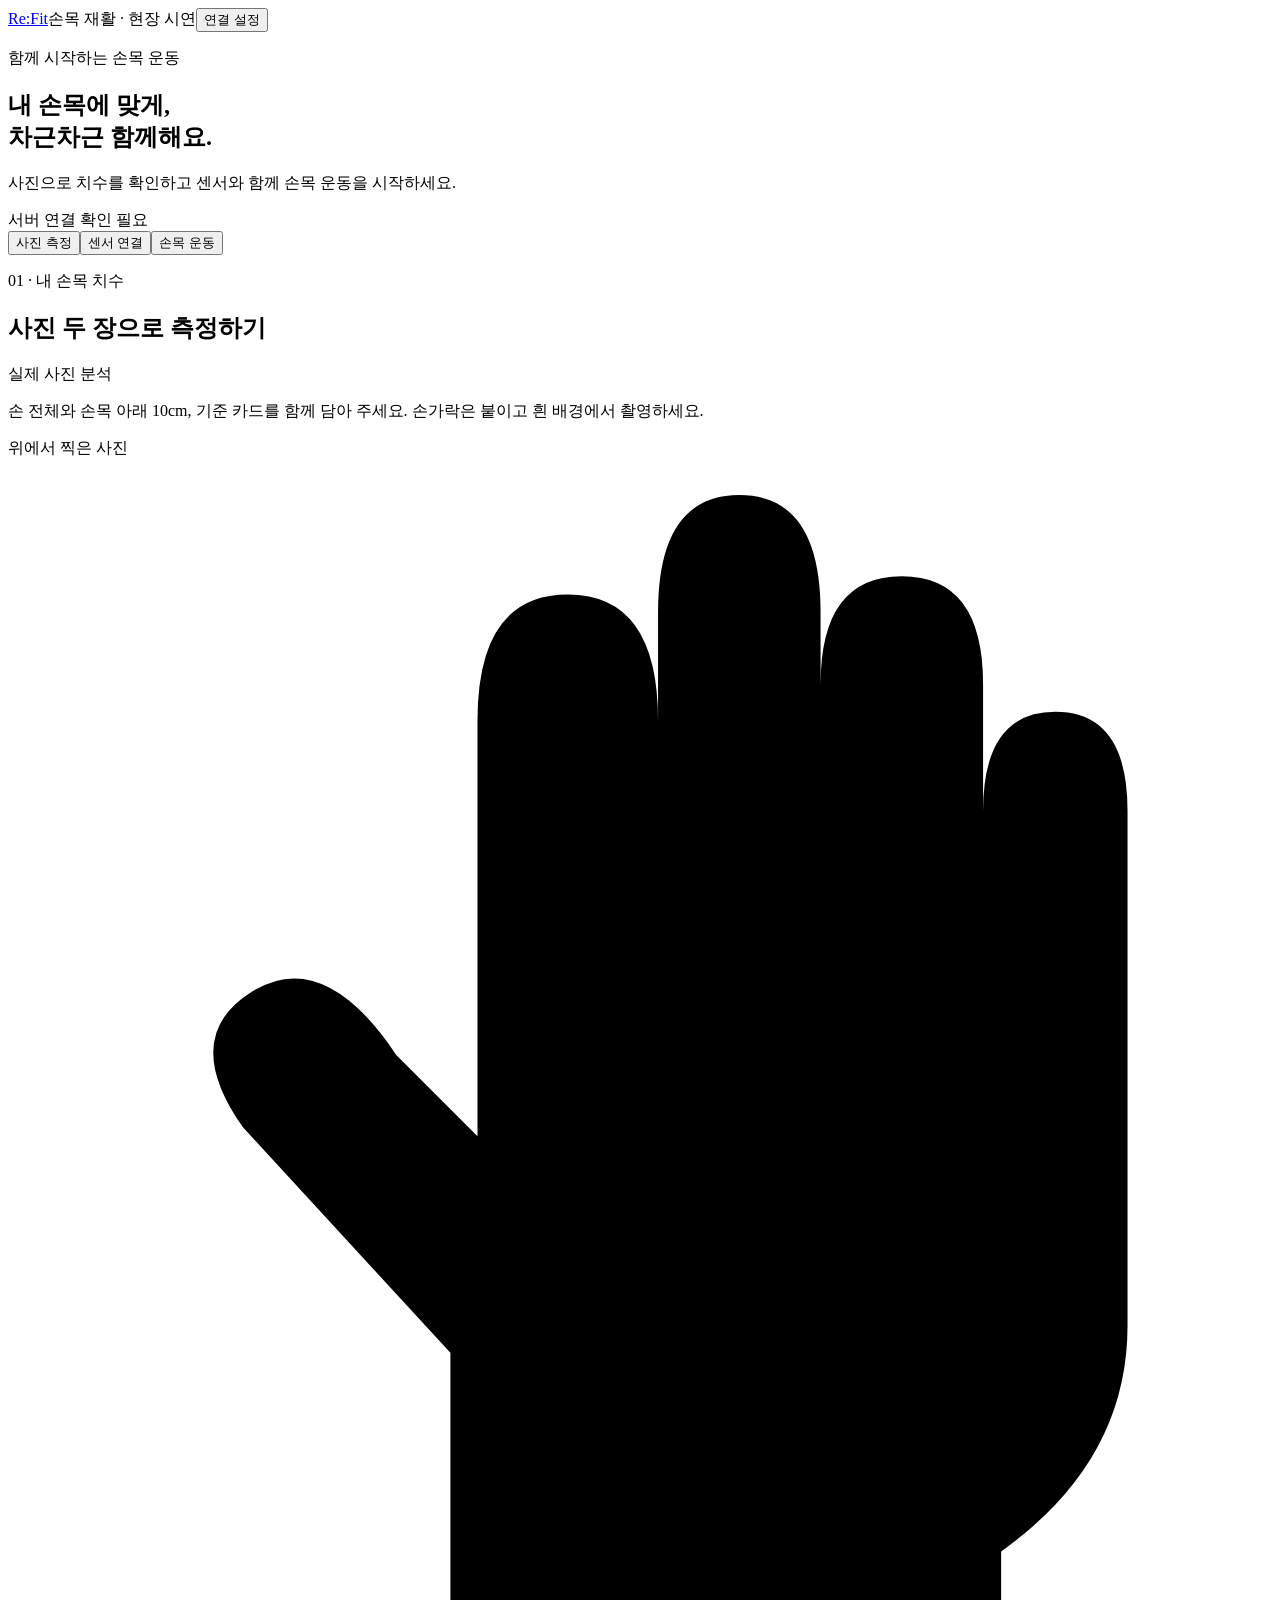
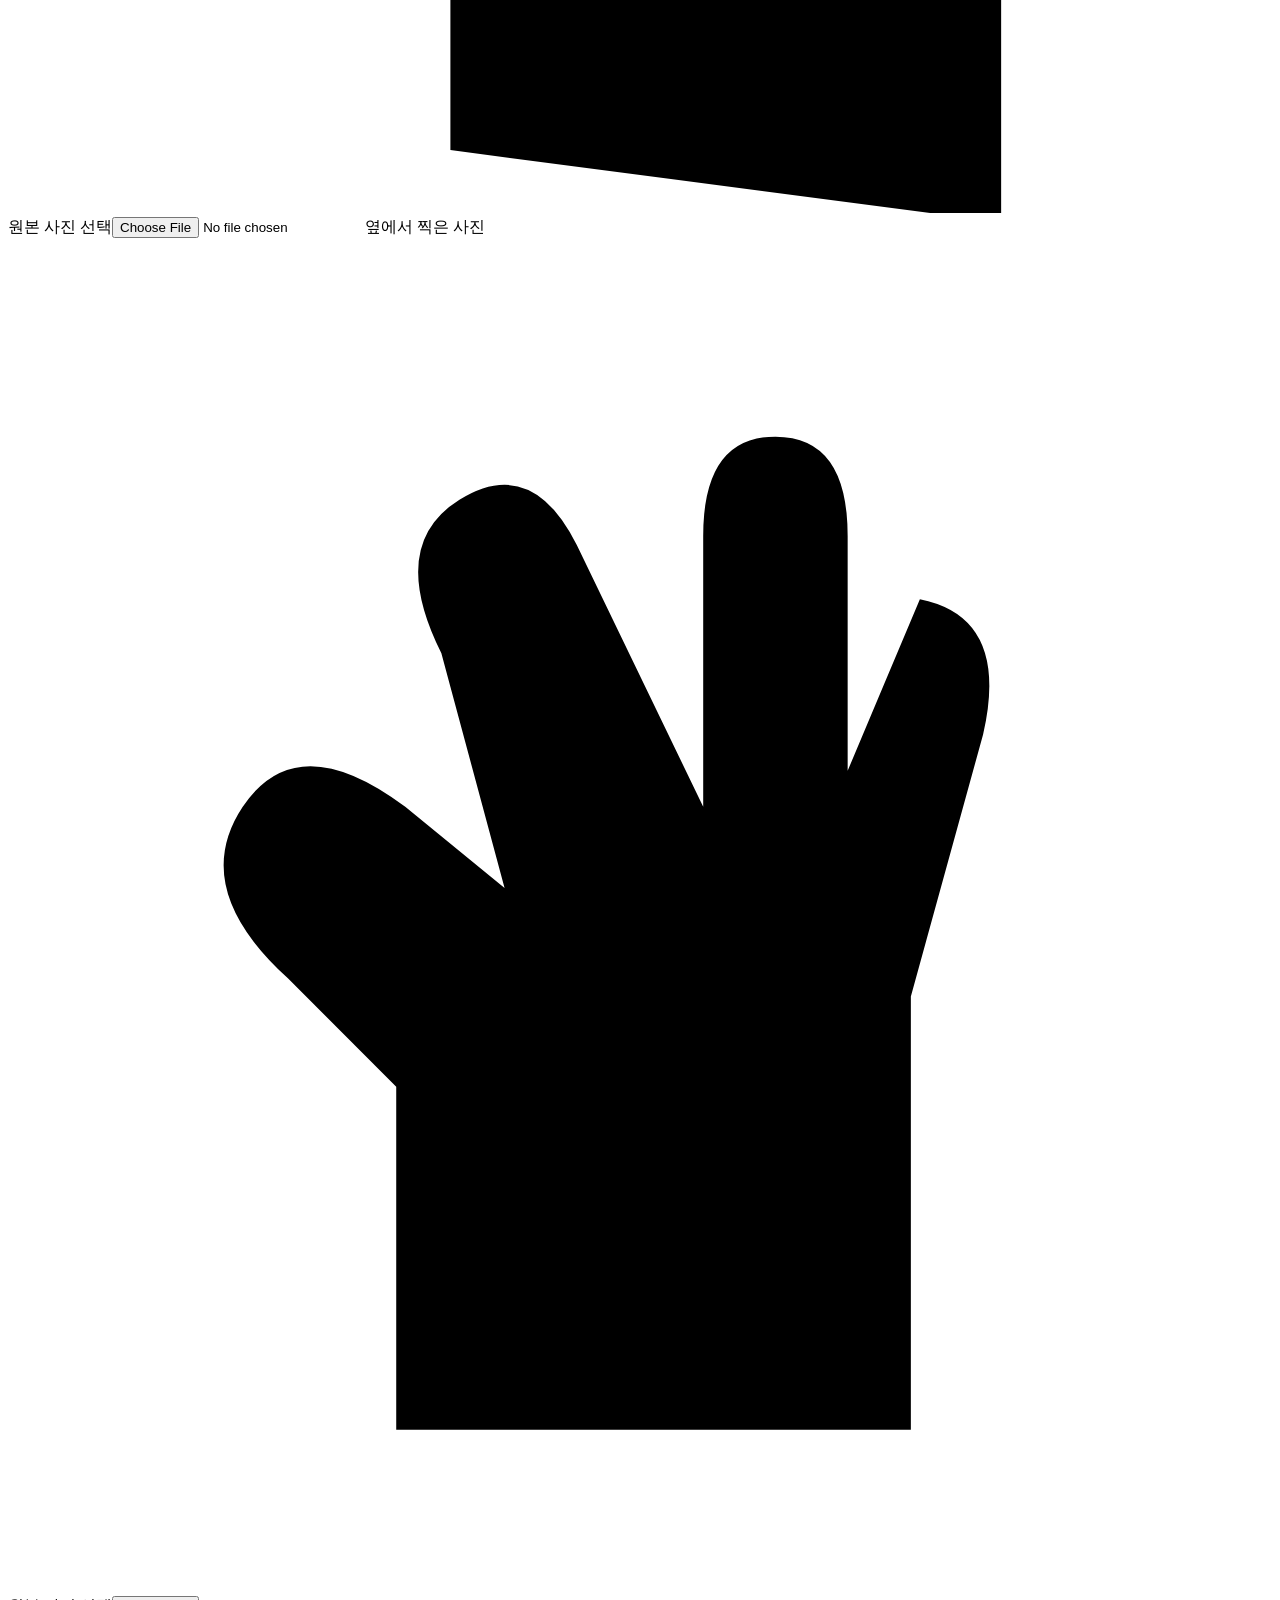
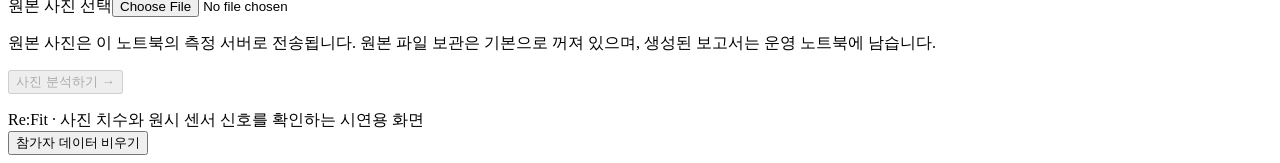
==== vision/web/index.html @ f702bddf "feat: add cross-platform mobile web photo/BLE demo and laptop HTTPS launcher" ====
<!doctype html><html lang="ko"><head><meta charset="utf-8"><meta name="viewport" content="width=device-width,initial-scale=1,viewport-fit=cover"><meta name="theme-color" content="#226d65"><meta name="referrer" content="no-referrer"><title>Re:Fit · 손목 재활 시연</title><link rel="icon" href="/favicon.svg"><link rel="stylesheet" href="/style.css"><script type="module" src="/app.js"></script></head>
<body><header><a class="brand" href="/">Re<span>:</span>Fit</a><span class="eyebrow">손목 재활 · 현장 시연</span><button id="settings-open" class="quiet">연결 설정</button></header>
<main><section id="welcome"><p class="eyebrow">함께 시작하는 손목 운동</p><h1>내 손목에 맞게,<br>차근차근 함께해요.</h1><p>사진으로 치수를 확인하고 센서와 함께 손목 운동을 시작하세요.</p><div class="connection-line"><span id="api-led" class="dot"></span><span id="api-status">서버 연결 확인 필요</span></div></section>
<nav aria-label="시연 기능"><button data-tab="photo" class="active">사진 측정</button><button data-tab="sensor">센서 연결</button><button data-tab="exercise">손목 운동</button></nav>
<section id="photo" class="tab"><div class="heading"><div><p class="eyebrow">01 · 내 손목 치수</p><h2>사진 두 장으로 측정하기</h2></div><span class="pill">실제 사진 분석</span></div><p class="muted">손 전체와 손목 아래 10cm, 기준 카드를 함께 담아 주세요. 손가락은 붙이고 흰 배경에서 촬영하세요.</p>
<div class="photo-grid"><label class="photo-picker"><span class="step">위에서 찍은 사진</span><svg class="hand" viewBox="0 0 140 150" aria-hidden="true"><path d="M49 143V99L26 74q-7-10 1-15t16 7l9 9V29q0-14 10-14t10 14v30-42q0-13 9-13t9 13v43-35q0-12 9-12t9 12v40-26q0-11 8-11t8 11v57q0 15-14 25v30"/></svg><img id="top-preview" hidden alt="선택한 위 사진"><span id="top-name">원본 사진 선택</span><input id="top-file" type="file" accept="image/jpeg,image/png,image/heic,image/heif"></label><label class="photo-picker"><span class="step">옆에서 찍은 사진</span><svg class="hand" viewBox="0 0 140 150" aria-hidden="true"><path d="M31 132h69V84l8-29q3-13-7-15l-8 19V33q0-11-8-11t-8 11v30L63 34q-5-10-13-5t-2 17l7 26-11-9q-12-9-18 0t5 19l12 12v38"/></svg><img id="side-preview" hidden alt="선택한 옆 사진"><span id="side-name">원본 사진 선택</span><input id="side-file" type="file" accept="image/jpeg,image/png,image/heic,image/heif"></label></div>
<p class="fine">원본 사진은 이 노트북의 측정 서버로 전송됩니다. 원본 파일 보관은 기본으로 꺼져 있으며, 생성된 보고서는 운영 노트북에 남습니다.</p><div class="actions"><button id="measure" class="primary" disabled>사진 분석하기 <span>→</span></button><button id="cancel-measure" class="quiet" hidden>분석 취소</button></div><p id="photo-message" class="message" role="status" aria-live="polite"></p>
<section id="result" hidden><div class="heading"><h3>사진 측정 결과</h3><button id="clear-photo" class="quiet">사진 다시 선택</button></div><p class="fine">사진에서 추정한 치수 · 단위 mm · 실제 보조기 제작 완료를 뜻하지 않습니다.</p><a id="report-link" target="_blank" rel="noopener"><img id="report" alt="사진 위 측정 위치와 11개 치수 보고서"></a><p class="fine">보고서를 누르면 크게 열 수 있어요.</p><ul id="warnings" class="warnings"></ul><label id="warning-confirm-row" class="check" hidden><input id="warning-confirm" type="checkbox">주의사항과 측정 위치를 확인했어요.</label><dl id="dimensions"></dl><button id="register" class="primary" disabled>이 치수로 운동 준비하기 →</button></section></section>
<section id="sensor" class="tab" hidden><div class="heading"><div><p class="eyebrow">02 · 실제 센서</p><h2>센서와 연결하기</h2></div><span class="pill" id="browser-badge">지원 확인</span></div><p id="browser-help" class="muted"></p><div class="panel"><label>서비스 UUID<input id="service-uuid" spellcheck="false" autocomplete="off" placeholder="펌웨어 팀이 제공한 서비스 UUID"></label><label>알림 특성 UUID<input id="notify-uuid" spellcheck="false" autocomplete="off" placeholder="Notify / Indicate 특성 UUID"></label><label class="check"><input type="checkbox" id="format-confirm">펌웨어가 signed INT16 little endian 원시값을 전송하는 것을 확인했어요.</label><p class="fine">µV 보정값이나 회복 단계로 환산하지 않습니다. 센서 제어·모터 명령은 전송하지 않습니다.</p><div class="actions"><button id="connect-ble" class="primary">센서 선택하고 연결</button><button id="disconnect-ble" class="quiet">연결 해제</button></div></div><p id="ble-message" class="message" role="status">센서 연결 안 됨</p><div class="signal-summary"><div><span>원시 RMS</span><strong id="rms">—</strong></div><div><span>마지막 원시값</span><strong id="raw">—</strong></div><div><span>수신 샘플</span><strong id="sample-count">0</strong></div></div><canvas id="sensor-graph" height="190" aria-label="실제 수신 원시 신호 그래프"></canvas><p id="signal-status" class="fine">실제 센서 데이터 대기 중</p><button data-go="exercise" class="secondary">손목 운동으로 이동 →</button></section>
<section id="exercise" class="tab" hidden><p class="eyebrow">03 · 차근차근 함께</p><h2>손목 펴기</h2><p id="brace-status" class="muted">사진 측정 치수를 등록하면 여기에 표시돼요.</p><div class="exercise-visual"><svg viewBox="0 0 380 160" aria-hidden="true"><path class="arm" d="M20 130h150l48-20 68 8q25 1 39-6l37-18q15-10 4-18l-68 10-65-12-32 10H20"/><path class="cuff" d="m130 83 34-1 13 48-42 1z"/><path class="motion" d="m270 55 25-24m-24 2 26-3-2 26"/></svg><span id="phase">운동 준비</span><strong id="countdown">—</strong><span id="round">시도 4초 · 휴식 6초 · 3회</span></div><div class="exercise-signal"><span id="exercise-data">실제 센서 데이터 대기</span><strong id="exercise-rms">—</strong></div><div class="actions"><button id="start-exercise" class="primary">운동 시작</button><button id="pause-exercise" class="quiet" disabled>일시정지</button><button id="stop-exercise" class="quiet" disabled>마치기</button></div><p class="fine">안내 타이머와 센서 수신은 별개입니다. 신호가 없으면 값과 그래프를 비웁니다. 움직임 의도·재활 효과를 판정하지 않습니다.</p><div id="exercise-result" class="panel" hidden></div></section>
<footer>Re:Fit · 사진 치수와 원시 센서 신호를 확인하는 시연용 화면<br><button id="reset-session" class="quiet">참가자 데이터 비우기</button></footer></main>
<dialog id="settings"><form method="dialog"><div class="heading"><h2>측정 서버 연결</h2><button class="quiet" aria-label="닫기">닫기</button></div></form><p class="muted">노트북 시작 화면에 표시된 연결키를 입력하세요. 이 페이지와 같은 서버를 사용합니다.</p><label>연결키<input id="api-key" type="password" autocomplete="off" spellcheck="false" placeholder="운영자에게 받은 서버 연결키"></label><p class="fine">키는 이 페이지가 열린 동안 메모리에만 보관하며 새로고침하면 다시 입력해야 합니다.</p><button id="check-api" class="primary">연결 확인</button><p id="settings-message" class="message" role="status"></p><details><summary>갤럭시 APK에서도 사용하려면</summary><p>노트북 시작 화면의 HTTPS 주소를 APK의 측정 서버 주소에, 같은 연결키를 연결키 칸에 입력하세요.</p></details></dialog>
</body></html>
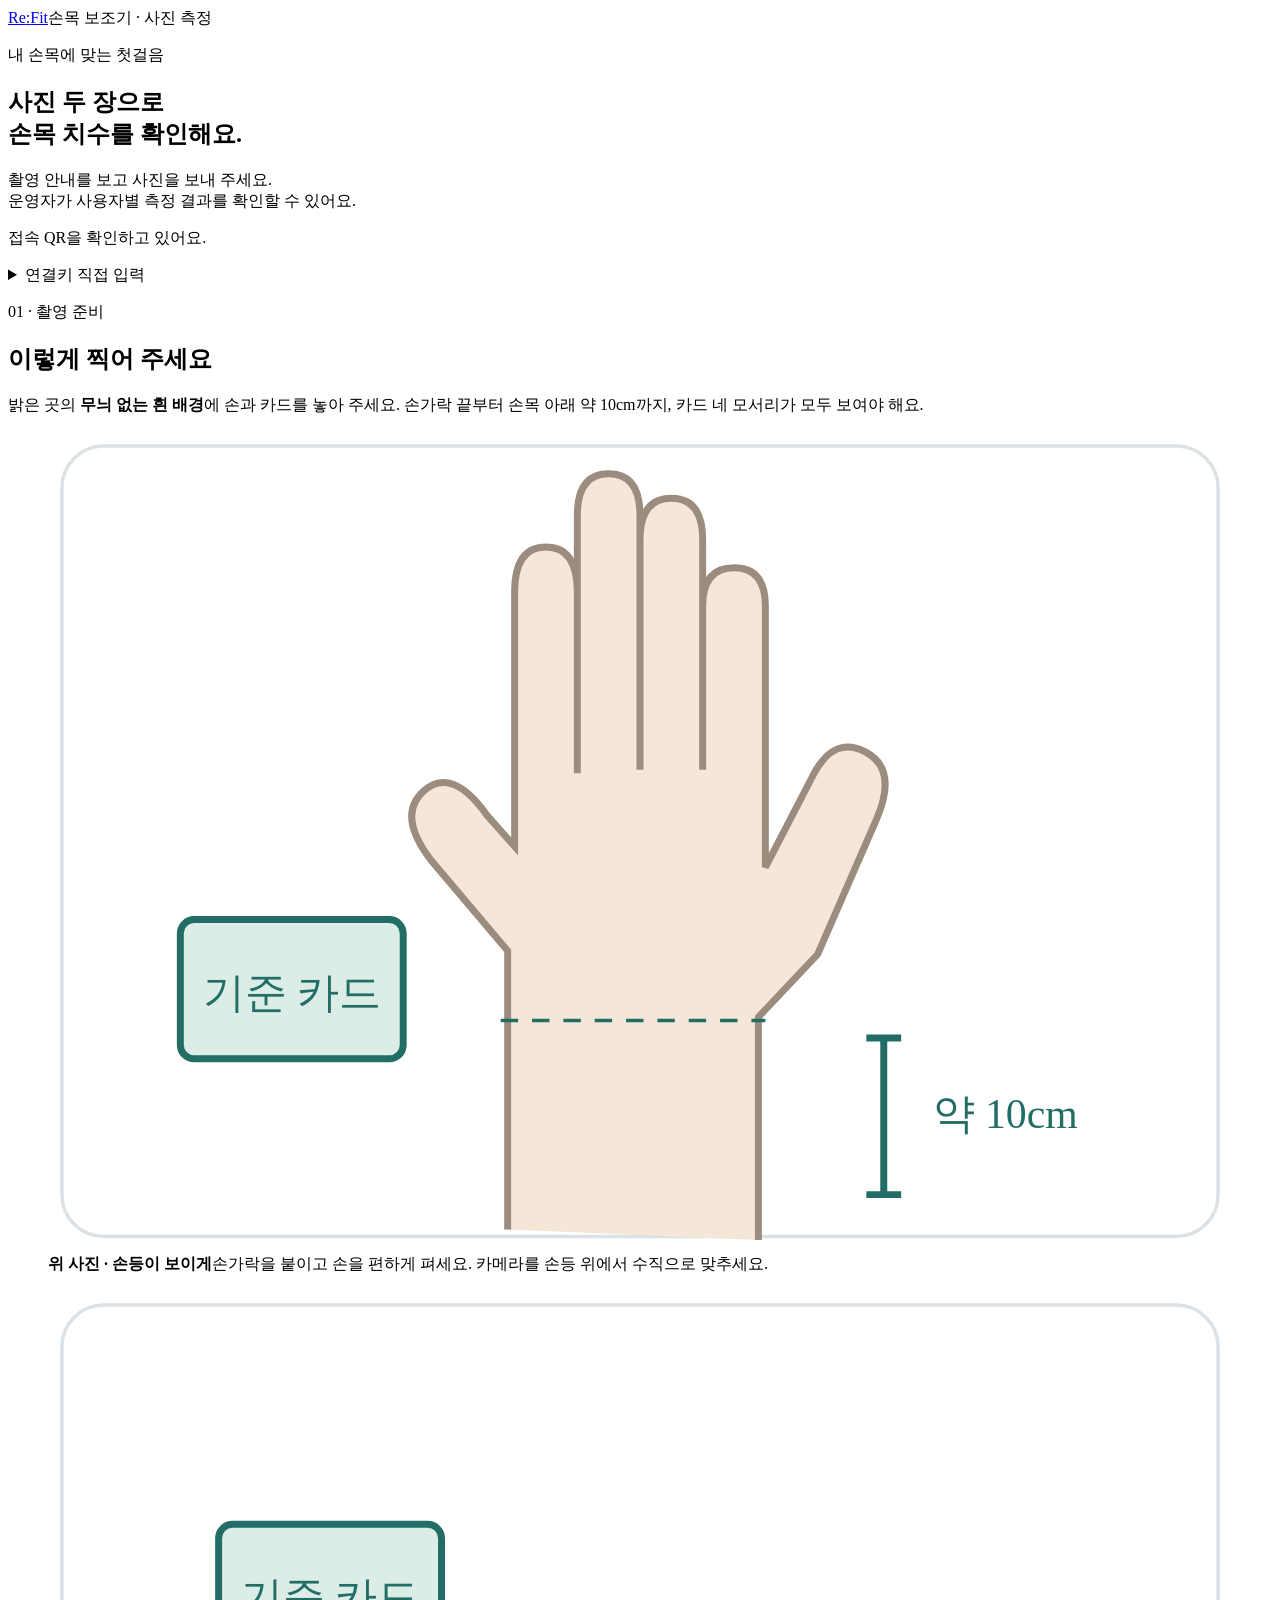
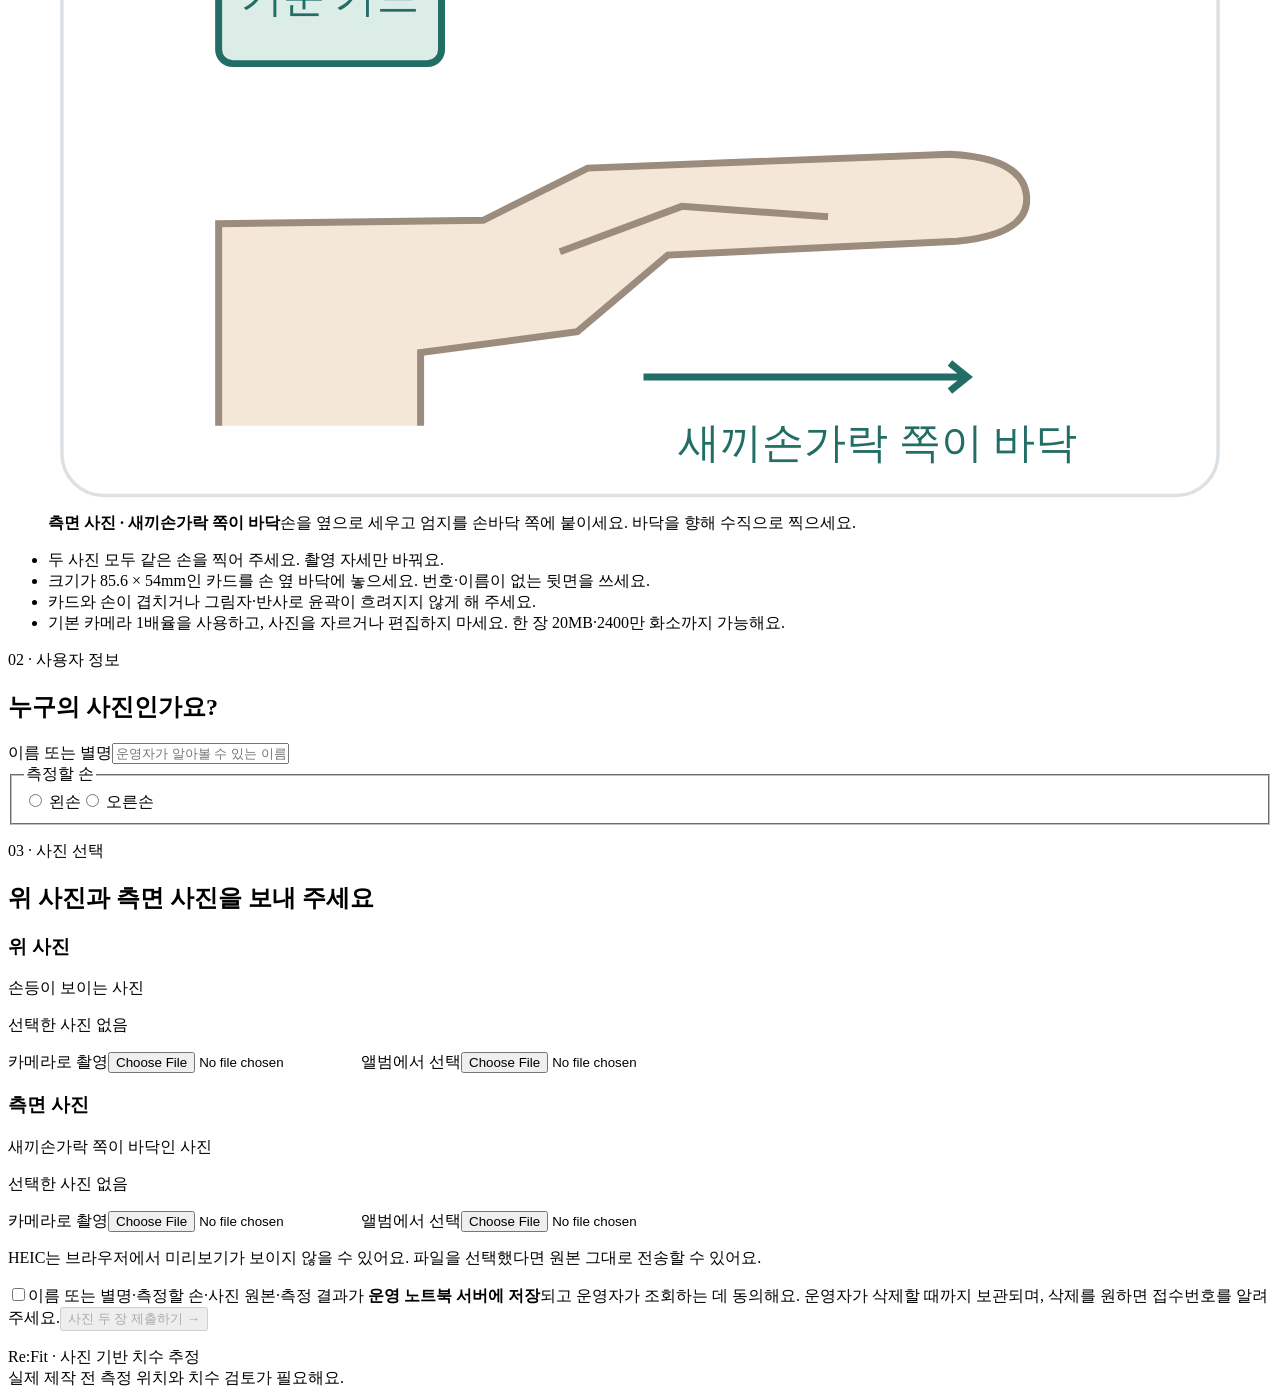
==== commit f816f6d1: "Add QR photo intake and private participant measurement dashboard" ====
--- a/vision/web/index.html
+++ b/vision/web/index.html
@@ -1,13 +1,14 @@
-<!doctype html><html lang="ko"><head><meta charset="utf-8"><meta name="viewport" content="width=device-width,initial-scale=1,viewport-fit=cover"><meta name="theme-color" content="#226d65"><meta name="referrer" content="no-referrer"><title>Re:Fit · 손목 재활 시연</title><link rel="icon" href="/favicon.svg"><link rel="stylesheet" href="/style.css"><script type="module" src="/app.js"></script></head>
-<body><header><a class="brand" href="/">Re<span>:</span>Fit</a><span class="eyebrow">손목 재활 · 현장 시연</span><button id="settings-open" class="quiet">연결 설정</button></header>
-<main><section id="welcome"><p class="eyebrow">함께 시작하는 손목 운동</p><h1>내 손목에 맞게,<br>차근차근 함께해요.</h1><p>사진으로 치수를 확인하고 센서와 함께 손목 운동을 시작하세요.</p><div class="connection-line"><span id="api-led" class="dot"></span><span id="api-status">서버 연결 확인 필요</span></div></section>
-<nav aria-label="시연 기능"><button data-tab="photo" class="active">사진 측정</button><button data-tab="sensor">센서 연결</button><button data-tab="exercise">손목 운동</button></nav>
-<section id="photo" class="tab"><div class="heading"><div><p class="eyebrow">01 · 내 손목 치수</p><h2>사진 두 장으로 측정하기</h2></div><span class="pill">실제 사진 분석</span></div><p class="muted">손 전체와 손목 아래 10cm, 기준 카드를 함께 담아 주세요. 손가락은 붙이고 흰 배경에서 촬영하세요.</p>
-<div class="photo-grid"><label class="photo-picker"><span class="step">위에서 찍은 사진</span><svg class="hand" viewBox="0 0 140 150" aria-hidden="true"><path d="M49 143V99L26 74q-7-10 1-15t16 7l9 9V29q0-14 10-14t10 14v30-42q0-13 9-13t9 13v43-35q0-12 9-12t9 12v40-26q0-11 8-11t8 11v57q0 15-14 25v30"/></svg><img id="top-preview" hidden alt="선택한 위 사진"><span id="top-name">원본 사진 선택</span><input id="top-file" type="file" accept="image/jpeg,image/png,image/heic,image/heif"></label><label class="photo-picker"><span class="step">옆에서 찍은 사진</span><svg class="hand" viewBox="0 0 140 150" aria-hidden="true"><path d="M31 132h69V84l8-29q3-13-7-15l-8 19V33q0-11-8-11t-8 11v30L63 34q-5-10-13-5t-2 17l7 26-11-9q-12-9-18 0t5 19l12 12v38"/></svg><img id="side-preview" hidden alt="선택한 옆 사진"><span id="side-name">원본 사진 선택</span><input id="side-file" type="file" accept="image/jpeg,image/png,image/heic,image/heif"></label></div>
-<p class="fine">원본 사진은 이 노트북의 측정 서버로 전송됩니다. 원본 파일 보관은 기본으로 꺼져 있으며, 생성된 보고서는 운영 노트북에 남습니다.</p><div class="actions"><button id="measure" class="primary" disabled>사진 분석하기 <span>→</span></button><button id="cancel-measure" class="quiet" hidden>분석 취소</button></div><p id="photo-message" class="message" role="status" aria-live="polite"></p>
-<section id="result" hidden><div class="heading"><h3>사진 측정 결과</h3><button id="clear-photo" class="quiet">사진 다시 선택</button></div><p class="fine">사진에서 추정한 치수 · 단위 mm · 실제 보조기 제작 완료를 뜻하지 않습니다.</p><a id="report-link" target="_blank" rel="noopener"><img id="report" alt="사진 위 측정 위치와 11개 치수 보고서"></a><p class="fine">보고서를 누르면 크게 열 수 있어요.</p><ul id="warnings" class="warnings"></ul><label id="warning-confirm-row" class="check" hidden><input id="warning-confirm" type="checkbox">주의사항과 측정 위치를 확인했어요.</label><dl id="dimensions"></dl><button id="register" class="primary" disabled>이 치수로 운동 준비하기 →</button></section></section>
-<section id="sensor" class="tab" hidden><div class="heading"><div><p class="eyebrow">02 · 실제 센서</p><h2>센서와 연결하기</h2></div><span class="pill" id="browser-badge">지원 확인</span></div><p id="browser-help" class="muted"></p><div class="panel"><label>서비스 UUID<input id="service-uuid" spellcheck="false" autocomplete="off" placeholder="펌웨어 팀이 제공한 서비스 UUID"></label><label>알림 특성 UUID<input id="notify-uuid" spellcheck="false" autocomplete="off" placeholder="Notify / Indicate 특성 UUID"></label><label class="check"><input type="checkbox" id="format-confirm">펌웨어가 signed INT16 little endian 원시값을 전송하는 것을 확인했어요.</label><p class="fine">µV 보정값이나 회복 단계로 환산하지 않습니다. 센서 제어·모터 명령은 전송하지 않습니다.</p><div class="actions"><button id="connect-ble" class="primary">센서 선택하고 연결</button><button id="disconnect-ble" class="quiet">연결 해제</button></div></div><p id="ble-message" class="message" role="status">센서 연결 안 됨</p><div class="signal-summary"><div><span>원시 RMS</span><strong id="rms">—</strong></div><div><span>마지막 원시값</span><strong id="raw">—</strong></div><div><span>수신 샘플</span><strong id="sample-count">0</strong></div></div><canvas id="sensor-graph" height="190" aria-label="실제 수신 원시 신호 그래프"></canvas><p id="signal-status" class="fine">실제 센서 데이터 대기 중</p><button data-go="exercise" class="secondary">손목 운동으로 이동 →</button></section>
-<section id="exercise" class="tab" hidden><p class="eyebrow">03 · 차근차근 함께</p><h2>손목 펴기</h2><p id="brace-status" class="muted">사진 측정 치수를 등록하면 여기에 표시돼요.</p><div class="exercise-visual"><svg viewBox="0 0 380 160" aria-hidden="true"><path class="arm" d="M20 130h150l48-20 68 8q25 1 39-6l37-18q15-10 4-18l-68 10-65-12-32 10H20"/><path class="cuff" d="m130 83 34-1 13 48-42 1z"/><path class="motion" d="m270 55 25-24m-24 2 26-3-2 26"/></svg><span id="phase">운동 준비</span><strong id="countdown">—</strong><span id="round">시도 4초 · 휴식 6초 · 3회</span></div><div class="exercise-signal"><span id="exercise-data">실제 센서 데이터 대기</span><strong id="exercise-rms">—</strong></div><div class="actions"><button id="start-exercise" class="primary">운동 시작</button><button id="pause-exercise" class="quiet" disabled>일시정지</button><button id="stop-exercise" class="quiet" disabled>마치기</button></div><p class="fine">안내 타이머와 센서 수신은 별개입니다. 신호가 없으면 값과 그래프를 비웁니다. 움직임 의도·재활 효과를 판정하지 않습니다.</p><div id="exercise-result" class="panel" hidden></div></section>
-<footer>Re:Fit · 사진 치수와 원시 센서 신호를 확인하는 시연용 화면<br><button id="reset-session" class="quiet">참가자 데이터 비우기</button></footer></main>
-<dialog id="settings"><form method="dialog"><div class="heading"><h2>측정 서버 연결</h2><button class="quiet" aria-label="닫기">닫기</button></div></form><p class="muted">노트북 시작 화면에 표시된 연결키를 입력하세요. 이 페이지와 같은 서버를 사용합니다.</p><label>연결키<input id="api-key" type="password" autocomplete="off" spellcheck="false" placeholder="운영자에게 받은 서버 연결키"></label><p class="fine">키는 이 페이지가 열린 동안 메모리에만 보관하며 새로고침하면 다시 입력해야 합니다.</p><button id="check-api" class="primary">연결 확인</button><p id="settings-message" class="message" role="status"></p><details><summary>갤럭시 APK에서도 사용하려면</summary><p>노트북 시작 화면의 HTTPS 주소를 APK의 측정 서버 주소에, 같은 연결키를 연결키 칸에 입력하세요.</p></details></dialog>
-</body></html>
+<!doctype html><html lang="ko"><head><meta charset="utf-8"><meta name="viewport" content="width=device-width,initial-scale=1,viewport-fit=cover"><meta name="referrer" content="no-referrer"><meta name="theme-color" content="#226d65"><title>Re:Fit · 사진 측정 접수</title><link rel="icon" href="/favicon.svg"><link rel="stylesheet" href="/intake.css"><script type="module" src="/intake.js"></script></head><body>
+<header><a class="brand" href="/">Re<span>:</span>Fit</a><span class="eyebrow">손목 보조기 · 사진 측정</span></header>
+<main class="intake-main"><section class="intro"><p class="eyebrow">내 손목에 맞는 첫걸음</p><h1>사진 두 장으로<br>손목 치수를 확인해요.</h1><p class="muted">촬영 안내를 보고 사진을 보내 주세요.<br>운영자가 사용자별 측정 결과를 확인할 수 있어요.</p><p id="connection-status" class="fine" role="status">접속 QR을 확인하고 있어요.</p><details id="key-settings"><summary>연결키 직접 입력</summary><label>운영자에게 받은 연결키<input id="upload-key" type="password" autocomplete="off"></label><button id="check-key" type="button">연결 확인</button></details></section>
+<section aria-labelledby="guide-heading"><p class="eyebrow">01 · 촬영 준비</p><h2 id="guide-heading">이렇게 찍어 주세요</h2><p>밝은 곳의 <strong>무늬 없는 흰 배경</strong>에 손과 카드를 놓아 주세요. 손가락 끝부터 손목 아래 약 10cm까지, 카드 네 모서리가 모두 보여야 해요.</p><div class="capture-guides">
+<figure><svg viewBox="0 0 340 235" role="img" aria-label="위 사진: 손등 전체와 아래쪽 팔, 옆의 기준 카드를 수직으로 촬영"><rect x="4" y="4" width="332" height="227" rx="12" fill="#fff" stroke="#dce1e5"/><path d="M132 229V149l-22-26q-10-13-2-20t18 7l8 9V46q0-13 9-13t9 13v52-74q0-12 9-12t9 12v73-66q0-12 9-12t9 12v66-47q0-11 9-11t9 11v75l14-27q6-11 15-6t3 19l-17 39-17 18v64" fill="#f5e7d7" stroke="#9b8c7e" stroke-width="2"/><path d="M130 169h76" stroke="#226d65" stroke-dasharray="5 4"/><rect x="38" y="140" width="64" height="40" rx="4" fill="#dcece6" stroke="#226d65" stroke-width="2"/><text x="70" y="165" text-anchor="middle" fill="#226d65" font-size="12">기준 카드</text><path d="M240 174v45m-5-45h10m-10 45h10" stroke="#226d65" stroke-width="2"/><text x="254" y="200" font-size="12" fill="#226d65">약 10cm</text></svg><figcaption><strong>위 사진 · 손등이 보이게</strong><span>손가락을 붙이고 손을 편하게 펴세요. 카메라를 손등 위에서 수직으로 맞추세요.</span></figcaption></figure>
+<figure><svg viewBox="0 0 340 235" role="img" aria-label="측면 사진: 새끼손가락 쪽을 바닥에 대고 엄지를 손바닥에 붙인 손과 기준 카드를 위에서 촬영"><rect x="4" y="4" width="332" height="227" rx="12" fill="#fff" stroke="#dce1e5"/><path d="M49 211V153l76-1 30-15 104-4q21 1 22 12t-20 13l-83 4-26 22-45 6v21" fill="#f5e7d7" stroke="#9b8c7e" stroke-width="2"/><path d="m147 161 35-13 42 3" fill="none" stroke="#9b8c7e" stroke-width="2"/><rect x="49" y="67" width="64" height="40" rx="4" fill="#dcece6" stroke="#226d65" stroke-width="2"/><text x="81" y="92" text-anchor="middle" fill="#226d65" font-size="12">기준 카드</text><path d="M171 197h93m-5-4 5 4-5 4" fill="none" stroke="#226d65" stroke-width="2"/><text x="181" y="220" font-size="12" fill="#226d65">새끼손가락 쪽이 바닥</text></svg><figcaption><strong>측면 사진 · 새끼손가락 쪽이 바닥</strong><span>손을 옆으로 세우고 엄지를 손바닥 쪽에 붙이세요. 바닥을 향해 수직으로 찍으세요.</span></figcaption></figure>
+</div><ul class="shooting-tips"><li>두 사진 모두 같은 손을 찍어 주세요. 촬영 자세만 바꿔요.</li><li>크기가 85.6 × 54mm인 카드를 손 옆 바닥에 놓으세요. 번호·이름이 없는 뒷면을 쓰세요.</li><li>카드와 손이 겹치거나 그림자·반사로 윤곽이 흐려지지 않게 해 주세요.</li><li>기본 카메라 1배율을 사용하고, 사진을 자르거나 편집하지 마세요. 한 장 20MB·2400만 화소까지 가능해요.</li></ul></section>
+<form id="intake-form"><section class="form-section"><p class="eyebrow">02 · 사용자 정보</p><h2>누구의 사진인가요?</h2><label for="display-name">이름 또는 별명</label><input id="display-name" name="display_name" maxlength="40" required autocomplete="off" placeholder="운영자가 알아볼 수 있는 이름"><fieldset><legend>측정할 손</legend><label><input type="radio" name="hand" value="left" required> 왼손</label><label><input type="radio" name="hand" value="right"> 오른손</label></fieldset></section>
+<section class="form-section"><p class="eyebrow">03 · 사진 선택</p><h2>위 사진과 측면 사진을 보내 주세요</h2><div class="photo-grid">
+<div class="upload-photo"><h3>위 사진</h3><div class="preview-frame"><img id="top-preview" hidden alt="선택한 손등 사진"><span id="top-placeholder">손등이 보이는 사진</span></div><p id="top-name" class="fine">선택한 사진 없음</p><div class="picker-actions"><label class="picker-button primary">카메라로 촬영<input id="top-camera" type="file" accept="image/*" capture="environment"></label><label class="picker-button">앨범에서 선택<input id="top-file" type="file" accept="image/jpeg,image/png,image/heic,image/heif"></label></div></div>
+<div class="upload-photo"><h3>측면 사진</h3><div class="preview-frame"><img id="side-preview" hidden alt="선택한 손 측면 사진"><span id="side-placeholder">새끼손가락 쪽이 바닥인 사진</span></div><p id="side-name" class="fine">선택한 사진 없음</p><div class="picker-actions"><label class="picker-button primary">카메라로 촬영<input id="side-camera" type="file" accept="image/*" capture="environment"></label><label class="picker-button">앨범에서 선택<input id="side-file" type="file" accept="image/jpeg,image/png,image/heic,image/heif"></label></div></div>
+</div><p class="fine">HEIC는 브라우저에서 미리보기가 보이지 않을 수 있어요. 파일을 선택했다면 원본 그대로 전송할 수 있어요.</p><label class="check consent"><input id="consent" type="checkbox" required><span>이름 또는 별명·측정할 손·사진 원본·측정 결과가 <strong>운영 노트북 서버에 저장</strong>되고 운영자가 조회하는 데 동의해요. 운영자가 삭제할 때까지 보관되며, 삭제를 원하면 접수번호를 알려 주세요.</span></label><button id="submit-intake" class="primary" type="submit" disabled>사진 두 장 제출하기 <span>→</span></button><p id="upload-message" role="status" aria-live="polite" class="message"></p></section></form>
+<section id="receipt" class="receipt" hidden aria-live="polite"><p class="eyebrow">접수 확인</p><h2 id="receipt-title">사진이 접수됐어요</h2><p>운영자에게 아래 접수번호를 보여 주세요.</p><strong id="receipt-number"></strong><p id="receipt-message"></p><button id="check-status" type="button">분석 상태 확인</button><p class="fine">새로고침해도 접수 기록은 서버에 남아요. 이 화면의 상태 확인 정보는 사라지므로 접수번호를 메모해 주세요.</p><button id="new-submission" type="button" class="quiet">다른 사진으로 새로 접수하기</button></section>
+<footer>Re:Fit · 사진 기반 치수 추정<br>실제 제작 전 측정 위치와 치수 검토가 필요해요.</footer></main></body></html>
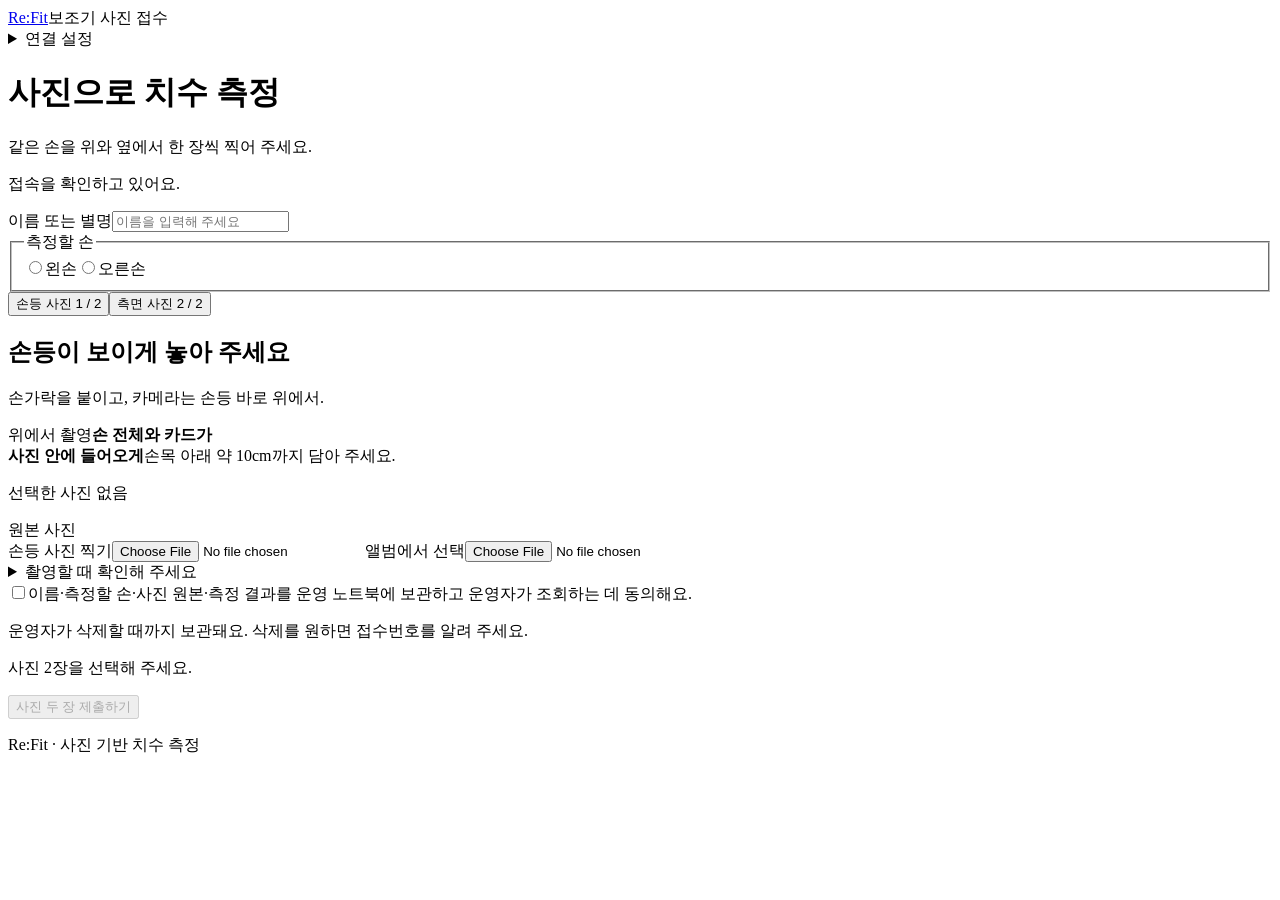
==== commit e2bbf6a1: "Align photo intake and operator views with approved ReFit app design" ====
--- a/vision/web/index.html
+++ b/vision/web/index.html
@@ -1,14 +1,11 @@
-<!doctype html><html lang="ko"><head><meta charset="utf-8"><meta name="viewport" content="width=device-width,initial-scale=1,viewport-fit=cover"><meta name="referrer" content="no-referrer"><meta name="theme-color" content="#226d65"><title>Re:Fit · 사진 측정 접수</title><link rel="icon" href="/favicon.svg"><link rel="stylesheet" href="/intake.css"><script type="module" src="/intake.js"></script></head><body>
-<header><a class="brand" href="/">Re<span>:</span>Fit</a><span class="eyebrow">손목 보조기 · 사진 측정</span></header>
-<main class="intake-main"><section class="intro"><p class="eyebrow">내 손목에 맞는 첫걸음</p><h1>사진 두 장으로<br>손목 치수를 확인해요.</h1><p class="muted">촬영 안내를 보고 사진을 보내 주세요.<br>운영자가 사용자별 측정 결과를 확인할 수 있어요.</p><p id="connection-status" class="fine" role="status">접속 QR을 확인하고 있어요.</p><details id="key-settings"><summary>연결키 직접 입력</summary><label>운영자에게 받은 연결키<input id="upload-key" type="password" autocomplete="off"></label><button id="check-key" type="button">연결 확인</button></details></section>
-<section aria-labelledby="guide-heading"><p class="eyebrow">01 · 촬영 준비</p><h2 id="guide-heading">이렇게 찍어 주세요</h2><p>밝은 곳의 <strong>무늬 없는 흰 배경</strong>에 손과 카드를 놓아 주세요. 손가락 끝부터 손목 아래 약 10cm까지, 카드 네 모서리가 모두 보여야 해요.</p><div class="capture-guides">
-<figure><svg viewBox="0 0 340 235" role="img" aria-label="위 사진: 손등 전체와 아래쪽 팔, 옆의 기준 카드를 수직으로 촬영"><rect x="4" y="4" width="332" height="227" rx="12" fill="#fff" stroke="#dce1e5"/><path d="M132 229V149l-22-26q-10-13-2-20t18 7l8 9V46q0-13 9-13t9 13v52-74q0-12 9-12t9 12v73-66q0-12 9-12t9 12v66-47q0-11 9-11t9 11v75l14-27q6-11 15-6t3 19l-17 39-17 18v64" fill="#f5e7d7" stroke="#9b8c7e" stroke-width="2"/><path d="M130 169h76" stroke="#226d65" stroke-dasharray="5 4"/><rect x="38" y="140" width="64" height="40" rx="4" fill="#dcece6" stroke="#226d65" stroke-width="2"/><text x="70" y="165" text-anchor="middle" fill="#226d65" font-size="12">기준 카드</text><path d="M240 174v45m-5-45h10m-10 45h10" stroke="#226d65" stroke-width="2"/><text x="254" y="200" font-size="12" fill="#226d65">약 10cm</text></svg><figcaption><strong>위 사진 · 손등이 보이게</strong><span>손가락을 붙이고 손을 편하게 펴세요. 카메라를 손등 위에서 수직으로 맞추세요.</span></figcaption></figure>
-<figure><svg viewBox="0 0 340 235" role="img" aria-label="측면 사진: 새끼손가락 쪽을 바닥에 대고 엄지를 손바닥에 붙인 손과 기준 카드를 위에서 촬영"><rect x="4" y="4" width="332" height="227" rx="12" fill="#fff" stroke="#dce1e5"/><path d="M49 211V153l76-1 30-15 104-4q21 1 22 12t-20 13l-83 4-26 22-45 6v21" fill="#f5e7d7" stroke="#9b8c7e" stroke-width="2"/><path d="m147 161 35-13 42 3" fill="none" stroke="#9b8c7e" stroke-width="2"/><rect x="49" y="67" width="64" height="40" rx="4" fill="#dcece6" stroke="#226d65" stroke-width="2"/><text x="81" y="92" text-anchor="middle" fill="#226d65" font-size="12">기준 카드</text><path d="M171 197h93m-5-4 5 4-5 4" fill="none" stroke="#226d65" stroke-width="2"/><text x="181" y="220" font-size="12" fill="#226d65">새끼손가락 쪽이 바닥</text></svg><figcaption><strong>측면 사진 · 새끼손가락 쪽이 바닥</strong><span>손을 옆으로 세우고 엄지를 손바닥 쪽에 붙이세요. 바닥을 향해 수직으로 찍으세요.</span></figcaption></figure>
-</div><ul class="shooting-tips"><li>두 사진 모두 같은 손을 찍어 주세요. 촬영 자세만 바꿔요.</li><li>크기가 85.6 × 54mm인 카드를 손 옆 바닥에 놓으세요. 번호·이름이 없는 뒷면을 쓰세요.</li><li>카드와 손이 겹치거나 그림자·반사로 윤곽이 흐려지지 않게 해 주세요.</li><li>기본 카메라 1배율을 사용하고, 사진을 자르거나 편집하지 마세요. 한 장 20MB·2400만 화소까지 가능해요.</li></ul></section>
-<form id="intake-form"><section class="form-section"><p class="eyebrow">02 · 사용자 정보</p><h2>누구의 사진인가요?</h2><label for="display-name">이름 또는 별명</label><input id="display-name" name="display_name" maxlength="40" required autocomplete="off" placeholder="운영자가 알아볼 수 있는 이름"><fieldset><legend>측정할 손</legend><label><input type="radio" name="hand" value="left" required> 왼손</label><label><input type="radio" name="hand" value="right"> 오른손</label></fieldset></section>
-<section class="form-section"><p class="eyebrow">03 · 사진 선택</p><h2>위 사진과 측면 사진을 보내 주세요</h2><div class="photo-grid">
-<div class="upload-photo"><h3>위 사진</h3><div class="preview-frame"><img id="top-preview" hidden alt="선택한 손등 사진"><span id="top-placeholder">손등이 보이는 사진</span></div><p id="top-name" class="fine">선택한 사진 없음</p><div class="picker-actions"><label class="picker-button primary">카메라로 촬영<input id="top-camera" type="file" accept="image/*" capture="environment"></label><label class="picker-button">앨범에서 선택<input id="top-file" type="file" accept="image/jpeg,image/png,image/heic,image/heif"></label></div></div>
-<div class="upload-photo"><h3>측면 사진</h3><div class="preview-frame"><img id="side-preview" hidden alt="선택한 손 측면 사진"><span id="side-placeholder">새끼손가락 쪽이 바닥인 사진</span></div><p id="side-name" class="fine">선택한 사진 없음</p><div class="picker-actions"><label class="picker-button primary">카메라로 촬영<input id="side-camera" type="file" accept="image/*" capture="environment"></label><label class="picker-button">앨범에서 선택<input id="side-file" type="file" accept="image/jpeg,image/png,image/heic,image/heif"></label></div></div>
-</div><p class="fine">HEIC는 브라우저에서 미리보기가 보이지 않을 수 있어요. 파일을 선택했다면 원본 그대로 전송할 수 있어요.</p><label class="check consent"><input id="consent" type="checkbox" required><span>이름 또는 별명·측정할 손·사진 원본·측정 결과가 <strong>운영 노트북 서버에 저장</strong>되고 운영자가 조회하는 데 동의해요. 운영자가 삭제할 때까지 보관되며, 삭제를 원하면 접수번호를 알려 주세요.</span></label><button id="submit-intake" class="primary" type="submit" disabled>사진 두 장 제출하기 <span>→</span></button><p id="upload-message" role="status" aria-live="polite" class="message"></p></section></form>
-<section id="receipt" class="receipt" hidden aria-live="polite"><p class="eyebrow">접수 확인</p><h2 id="receipt-title">사진이 접수됐어요</h2><p>운영자에게 아래 접수번호를 보여 주세요.</p><strong id="receipt-number"></strong><p id="receipt-message"></p><button id="check-status" type="button">분석 상태 확인</button><p class="fine">새로고침해도 접수 기록은 서버에 남아요. 이 화면의 상태 확인 정보는 사라지므로 접수번호를 메모해 주세요.</p><button id="new-submission" type="button" class="quiet">다른 사진으로 새로 접수하기</button></section>
-<footer>Re:Fit · 사진 기반 치수 추정<br>실제 제작 전 측정 위치와 치수 검토가 필요해요.</footer></main></body></html>
+<!doctype html><html lang="ko"><head><meta charset="utf-8"><meta name="viewport" content="width=device-width,initial-scale=1,viewport-fit=cover"><meta name="referrer" content="no-referrer"><meta name="theme-color" content="#ffffff"><title>Re:Fit · 사진으로 치수 측정</title><link rel="icon" href="/favicon.svg"><link rel="stylesheet" href="/intake.css"><script type="module" src="/intake.js"></script></head>
+<body class="intake-page"><header class="app-bar"><a class="brand" href="/">Re:Fit</a><span class="app-bar-title">보조기 사진 접수</span><details id="key-settings"><summary>연결 설정</summary><div class="connection-settings"><label>연결키<input id="upload-key" type="password" autocomplete="off" placeholder="운영자에게 받은 연결키"></label><button id="check-key" type="button">연결 확인</button></div></details></header>
+<main class="intake-main"><div class="page-heading"><h1>사진으로 치수 측정</h1><p>같은 손을 위와 옆에서 한 장씩 찍어 주세요.</p></div><p id="connection-status" class="connection-status" role="status">접속을 확인하고 있어요.</p>
+<form id="intake-form"><section class="identity-fields" aria-label="사용자 정보"><label for="display-name">이름 또는 별명<input id="display-name" name="display_name" maxlength="40" required autocomplete="off" placeholder="이름을 입력해 주세요"></label><fieldset><legend>측정할 손</legend><div class="hand-choices"><label><input type="radio" name="hand" value="left" required><span>왼손</span></label><label><input type="radio" name="hand" value="right"><span>오른손</span></label></div></fieldset></section>
+<section class="photo-workspace" aria-label="손등과 측면 사진 선택"><div class="photo-tabs" role="tablist" aria-label="촬영할 사진"><button id="top-tab" type="button" role="tab" aria-controls="top-photo-panel" aria-selected="true">손등 사진 <span id="top-ready">1 / 2</span></button><button id="side-tab" type="button" role="tab" aria-controls="side-photo-panel" aria-selected="false">측면 사진 <span id="side-ready">2 / 2</span></button></div>
+<section id="top-photo-panel" class="photo-view" role="tabpanel" aria-labelledby="top-tab"><div class="photo-direction"><h2>손등이 보이게 놓아 주세요</h2><p>손가락을 붙이고, 카메라는 손등 바로 위에서.</p></div><div class="preview-frame"><img id="top-preview" hidden alt="선택한 손등 사진"><div id="top-placeholder" class="capture-prompt"><span class="view-label">위에서 촬영</span><strong>손 전체와 카드가<br>사진 안에 들어오게</strong><span>손목 아래 약 10cm까지 담아 주세요.</span></div></div><div class="photo-selection"><p id="top-name" class="file-name">선택한 사진 없음</p><span class="file-format">원본 사진</span></div><label class="picker-button primary">손등 사진 찍기<input id="top-camera" type="file" accept="image/*" capture="environment"></label><label class="picker-button library-picker">앨범에서 선택<input id="top-file" type="file" accept="image/jpeg,image/png,image/heic,image/heif"></label></section>
+<section id="side-photo-panel" class="photo-view" role="tabpanel" aria-labelledby="side-tab" hidden><div class="photo-direction"><h2>새끼손가락 쪽을 바닥에 대세요</h2><p>손을 옆으로 세우고, 엄지를 손바닥 쪽에 붙여 주세요.</p></div><div class="preview-frame"><img id="side-preview" hidden alt="선택한 손 측면 사진"><div id="side-placeholder" class="capture-prompt"><span class="view-label">옆으로 세워 촬영</span><strong>손의 두께와 카드가<br>사진 안에 들어오게</strong><span>카메라는 바닥을 향해 수직으로 맞춰 주세요.</span></div></div><div class="photo-selection"><p id="side-name" class="file-name">선택한 사진 없음</p><span class="file-format">원본 사진</span></div><label class="picker-button primary">측면 사진 찍기<input id="side-camera" type="file" accept="image/*" capture="environment"></label><label class="picker-button library-picker">앨범에서 선택<input id="side-file" type="file" accept="image/jpeg,image/png,image/heic,image/heif"></label></section></section>
+<details class="shooting-help"><summary>촬영할 때 확인해 주세요</summary><ul><li>밝고 무늬 없는 흰 배경에 손과 기준 카드를 놓으세요.</li><li>85.6 × 54mm 카드의 네 모서리를 모두 담으세요. 카드 번호·이름이 없는 뒷면을 쓰세요.</li><li>두 사진 모두 손 전체·손목 아래 약 10cm·카드를 담고, 카드와 손이 겹치지 않게 해 주세요.</li><li>기본 카메라 1배율을 사용하고 사진을 자르거나 편집하지 마세요.</li></ul><p>JPG·PNG·HEIC · 한 장 20MB, 2400만 화소까지. HEIC는 미리보기가 보이지 않아도 원본으로 전송할 수 있어요.</p></details>
+<section class="submission"><label class="check consent"><input id="consent" type="checkbox" required><span>이름·측정할 손·사진 원본·측정 결과를 운영 노트북에 보관하고 운영자가 조회하는 데 동의해요.</span></label><p class="retention-note">운영자가 삭제할 때까지 보관돼요. 삭제를 원하면 접수번호를 알려 주세요.</p><p id="photo-count" class="selection-count" aria-live="polite">사진 2장을 선택해 주세요.</p><button id="submit-intake" class="primary" type="submit" disabled>사진 두 장 제출하기</button><p id="upload-message" role="status" aria-live="polite" class="message"></p></section></form>
+<section id="receipt" class="receipt" hidden aria-live="polite"><span class="receipt-mark" aria-hidden="true">✓</span><h2 id="receipt-title">사진이 접수됐어요</h2><p>운영자에게 접수번호를 보여 주세요.</p><strong id="receipt-number"></strong><p id="receipt-message"></p><button id="check-status" type="button">분석 상태 확인</button><p class="retention-note">새로고침해도 접수 기록은 서버에 남아요. 접수번호를 메모해 주세요.</p><button id="new-submission" type="button" class="text-button">다른 사진으로 다시 접수</button></section>
+<footer>Re:Fit · 사진 기반 치수 측정</footer></main></body></html>
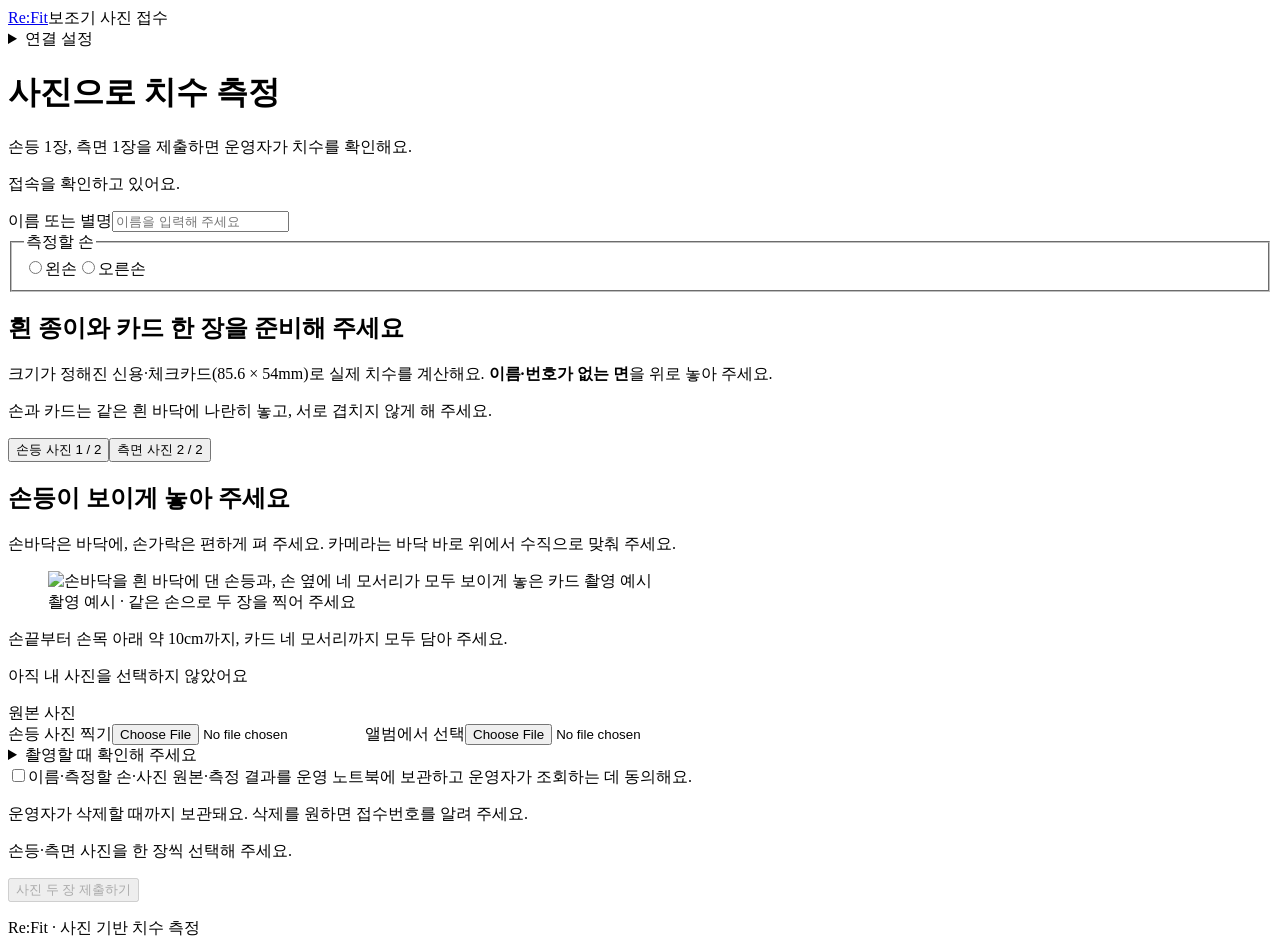
==== commit 41c8c17a: "Add real capture examples and clarify participant photo steps" ====
--- a/vision/web/index.html
+++ b/vision/web/index.html
@@ -1,11 +1,12 @@
 <!doctype html><html lang="ko"><head><meta charset="utf-8"><meta name="viewport" content="width=device-width,initial-scale=1,viewport-fit=cover"><meta name="referrer" content="no-referrer"><meta name="theme-color" content="#ffffff"><title>Re:Fit · 사진으로 치수 측정</title><link rel="icon" href="/favicon.svg"><link rel="stylesheet" href="/intake.css"><script type="module" src="/intake.js"></script></head>
 <body class="intake-page"><header class="app-bar"><a class="brand" href="/">Re:Fit</a><span class="app-bar-title">보조기 사진 접수</span><details id="key-settings"><summary>연결 설정</summary><div class="connection-settings"><label>연결키<input id="upload-key" type="password" autocomplete="off" placeholder="운영자에게 받은 연결키"></label><button id="check-key" type="button">연결 확인</button></div></details></header>
-<main class="intake-main"><div class="page-heading"><h1>사진으로 치수 측정</h1><p>같은 손을 위와 옆에서 한 장씩 찍어 주세요.</p></div><p id="connection-status" class="connection-status" role="status">접속을 확인하고 있어요.</p>
+<main class="intake-main"><div class="page-heading"><h1>사진으로 치수 측정</h1><p>손등 1장, 측면 1장을 제출하면 운영자가 치수를 확인해요.</p></div><p id="connection-status" class="connection-status" role="status">접속을 확인하고 있어요.</p>
 <form id="intake-form"><section class="identity-fields" aria-label="사용자 정보"><label for="display-name">이름 또는 별명<input id="display-name" name="display_name" maxlength="40" required autocomplete="off" placeholder="이름을 입력해 주세요"></label><fieldset><legend>측정할 손</legend><div class="hand-choices"><label><input type="radio" name="hand" value="left" required><span>왼손</span></label><label><input type="radio" name="hand" value="right"><span>오른손</span></label></div></fieldset></section>
+<section class="capture-preparation" aria-label="촬영 준비"><h2>흰 종이와 카드 한 장을 준비해 주세요</h2><p>크기가 정해진 신용·체크카드(85.6 × 54mm)로 실제 치수를 계산해요. <strong>이름·번호가 없는 면</strong>을 위로 놓아 주세요.</p><p>손과 카드는 같은 흰 바닥에 나란히 놓고, 서로 겹치지 않게 해 주세요.</p></section>
 <section class="photo-workspace" aria-label="손등과 측면 사진 선택"><div class="photo-tabs" role="tablist" aria-label="촬영할 사진"><button id="top-tab" type="button" role="tab" aria-controls="top-photo-panel" aria-selected="true">손등 사진 <span id="top-ready">1 / 2</span></button><button id="side-tab" type="button" role="tab" aria-controls="side-photo-panel" aria-selected="false">측면 사진 <span id="side-ready">2 / 2</span></button></div>
-<section id="top-photo-panel" class="photo-view" role="tabpanel" aria-labelledby="top-tab"><div class="photo-direction"><h2>손등이 보이게 놓아 주세요</h2><p>손가락을 붙이고, 카메라는 손등 바로 위에서.</p></div><div class="preview-frame"><img id="top-preview" hidden alt="선택한 손등 사진"><div id="top-placeholder" class="capture-prompt"><span class="view-label">위에서 촬영</span><strong>손 전체와 카드가<br>사진 안에 들어오게</strong><span>손목 아래 약 10cm까지 담아 주세요.</span></div></div><div class="photo-selection"><p id="top-name" class="file-name">선택한 사진 없음</p><span class="file-format">원본 사진</span></div><label class="picker-button primary">손등 사진 찍기<input id="top-camera" type="file" accept="image/*" capture="environment"></label><label class="picker-button library-picker">앨범에서 선택<input id="top-file" type="file" accept="image/jpeg,image/png,image/heic,image/heif"></label></section>
-<section id="side-photo-panel" class="photo-view" role="tabpanel" aria-labelledby="side-tab" hidden><div class="photo-direction"><h2>새끼손가락 쪽을 바닥에 대세요</h2><p>손을 옆으로 세우고, 엄지를 손바닥 쪽에 붙여 주세요.</p></div><div class="preview-frame"><img id="side-preview" hidden alt="선택한 손 측면 사진"><div id="side-placeholder" class="capture-prompt"><span class="view-label">옆으로 세워 촬영</span><strong>손의 두께와 카드가<br>사진 안에 들어오게</strong><span>카메라는 바닥을 향해 수직으로 맞춰 주세요.</span></div></div><div class="photo-selection"><p id="side-name" class="file-name">선택한 사진 없음</p><span class="file-format">원본 사진</span></div><label class="picker-button primary">측면 사진 찍기<input id="side-camera" type="file" accept="image/*" capture="environment"></label><label class="picker-button library-picker">앨범에서 선택<input id="side-file" type="file" accept="image/jpeg,image/png,image/heic,image/heif"></label></section></section>
-<details class="shooting-help"><summary>촬영할 때 확인해 주세요</summary><ul><li>밝고 무늬 없는 흰 배경에 손과 기준 카드를 놓으세요.</li><li>85.6 × 54mm 카드의 네 모서리를 모두 담으세요. 카드 번호·이름이 없는 뒷면을 쓰세요.</li><li>두 사진 모두 손 전체·손목 아래 약 10cm·카드를 담고, 카드와 손이 겹치지 않게 해 주세요.</li><li>기본 카메라 1배율을 사용하고 사진을 자르거나 편집하지 마세요.</li></ul><p>JPG·PNG·HEIC · 한 장 20MB, 2400만 화소까지. HEIC는 미리보기가 보이지 않아도 원본으로 전송할 수 있어요.</p></details>
-<section class="submission"><label class="check consent"><input id="consent" type="checkbox" required><span>이름·측정할 손·사진 원본·측정 결과를 운영 노트북에 보관하고 운영자가 조회하는 데 동의해요.</span></label><p class="retention-note">운영자가 삭제할 때까지 보관돼요. 삭제를 원하면 접수번호를 알려 주세요.</p><p id="photo-count" class="selection-count" aria-live="polite">사진 2장을 선택해 주세요.</p><button id="submit-intake" class="primary" type="submit" disabled>사진 두 장 제출하기</button><p id="upload-message" role="status" aria-live="polite" class="message"></p></section></form>
+<section id="top-photo-panel" class="photo-view" role="tabpanel" aria-labelledby="top-tab"><div class="photo-direction"><h2>손등이 보이게 놓아 주세요</h2><p>손바닥은 바닥에, 손가락은 편하게 펴 주세요. 카메라는 바닥 바로 위에서 수직으로 맞춰 주세요.</p></div><div class="preview-frame"><img id="top-preview" hidden alt="선택한 손등 사진"><figure id="top-placeholder" class="capture-example"><img src="/guide-top.webp" width="640" height="960" alt="손바닥을 흰 바닥에 댄 손등과, 손 옆에 네 모서리가 모두 보이게 놓은 카드 촬영 예시"><figcaption>촬영 예시 · 같은 손으로 두 장을 찍어 주세요</figcaption></figure></div><p class="capture-check">손끝부터 손목 아래 약 10cm까지, 카드 네 모서리까지 모두 담아 주세요.</p><div class="photo-selection"><p id="top-name" class="file-name">아직 내 사진을 선택하지 않았어요</p><span class="file-format">원본 사진</span></div><label class="picker-button primary">손등 사진 찍기<input id="top-camera" type="file" accept="image/*" capture="environment"></label><label class="picker-button library-picker">앨범에서 선택<input id="top-file" type="file" accept="image/jpeg,image/png,image/heic,image/heif"></label><button id="next-photo" class="next-photo" type="button" hidden>다음 · 측면 사진 찍기 →</button></section>
+<section id="side-photo-panel" class="photo-view" role="tabpanel" aria-labelledby="side-tab" hidden><div class="photo-direction"><h2>새끼손가락 쪽을 바닥에 대세요</h2><p>손만 옆으로 세우고 엄지는 손바닥에 붙이세요. 카메라는 손등 사진처럼 바닥 바로 위에 두세요.</p></div><div class="preview-frame"><img id="side-preview" hidden alt="선택한 손 측면 사진"><figure id="side-placeholder" class="capture-example"><img src="/guide-side.webp" width="640" height="960" alt="새끼손가락 쪽을 흰 바닥에 대고 손을 세워 두께가 보이게 한 손과 옆 카드 촬영 예시"><figcaption>촬영 예시 · 손만 세우고 카드는 바닥에 그대로</figcaption></figure></div><p class="capture-check">손끝부터 손목 아래 약 10cm까지, 카드 네 모서리까지 모두 담아 주세요.</p><div class="photo-selection"><p id="side-name" class="file-name">아직 내 사진을 선택하지 않았어요</p><span class="file-format">원본 사진</span></div><label class="picker-button primary">측면 사진 찍기<input id="side-camera" type="file" accept="image/*" capture="environment"></label><label class="picker-button library-picker">앨범에서 선택<input id="side-file" type="file" accept="image/jpeg,image/png,image/heic,image/heif"></label></section></section>
+<details class="shooting-help"><summary>촬영할 때 확인해 주세요</summary><ul><li>밝은 곳에서 촬영하고, 사진이 흐리거나 손·카드에 그림자가 짙으면 다시 찍어 주세요.</li><li>85.6 × 54mm 카드의 네 모서리를 모두 담으세요. 카드 번호·이름이 없는 면을 쓰세요.</li><li>두 사진 모두 손 전체·손목 아래 약 10cm·카드를 담고, 카드와 손이 겹치지 않게 해 주세요.</li><li>기본 카메라 1배율을 사용하고 사진을 자르거나 편집하지 마세요.</li></ul><p>JPG·PNG·HEIC · 한 장 20MB, 2400만 화소까지. HEIC는 미리보기가 보이지 않아도 원본으로 전송할 수 있어요.</p></details>
+<section class="submission"><label class="check consent"><input id="consent" type="checkbox" required><span>이름·측정할 손·사진 원본·측정 결과를 운영 노트북에 보관하고 운영자가 조회하는 데 동의해요.</span></label><p class="retention-note">운영자가 삭제할 때까지 보관돼요. 삭제를 원하면 접수번호를 알려 주세요.</p><p id="photo-count" class="selection-count" aria-live="polite">손등·측면 사진을 한 장씩 선택해 주세요.</p><button id="submit-intake" class="primary" type="submit" disabled>사진 두 장 제출하기</button><p id="upload-message" role="status" aria-live="polite" class="message"></p></section></form>
 <section id="receipt" class="receipt" hidden aria-live="polite"><span class="receipt-mark" aria-hidden="true">✓</span><h2 id="receipt-title">사진이 접수됐어요</h2><p>운영자에게 접수번호를 보여 주세요.</p><strong id="receipt-number"></strong><p id="receipt-message"></p><button id="check-status" type="button">분석 상태 확인</button><p class="retention-note">새로고침해도 접수 기록은 서버에 남아요. 접수번호를 메모해 주세요.</p><button id="new-submission" type="button" class="text-button">다른 사진으로 다시 접수</button></section>
 <footer>Re:Fit · 사진 기반 치수 측정</footer></main></body></html>
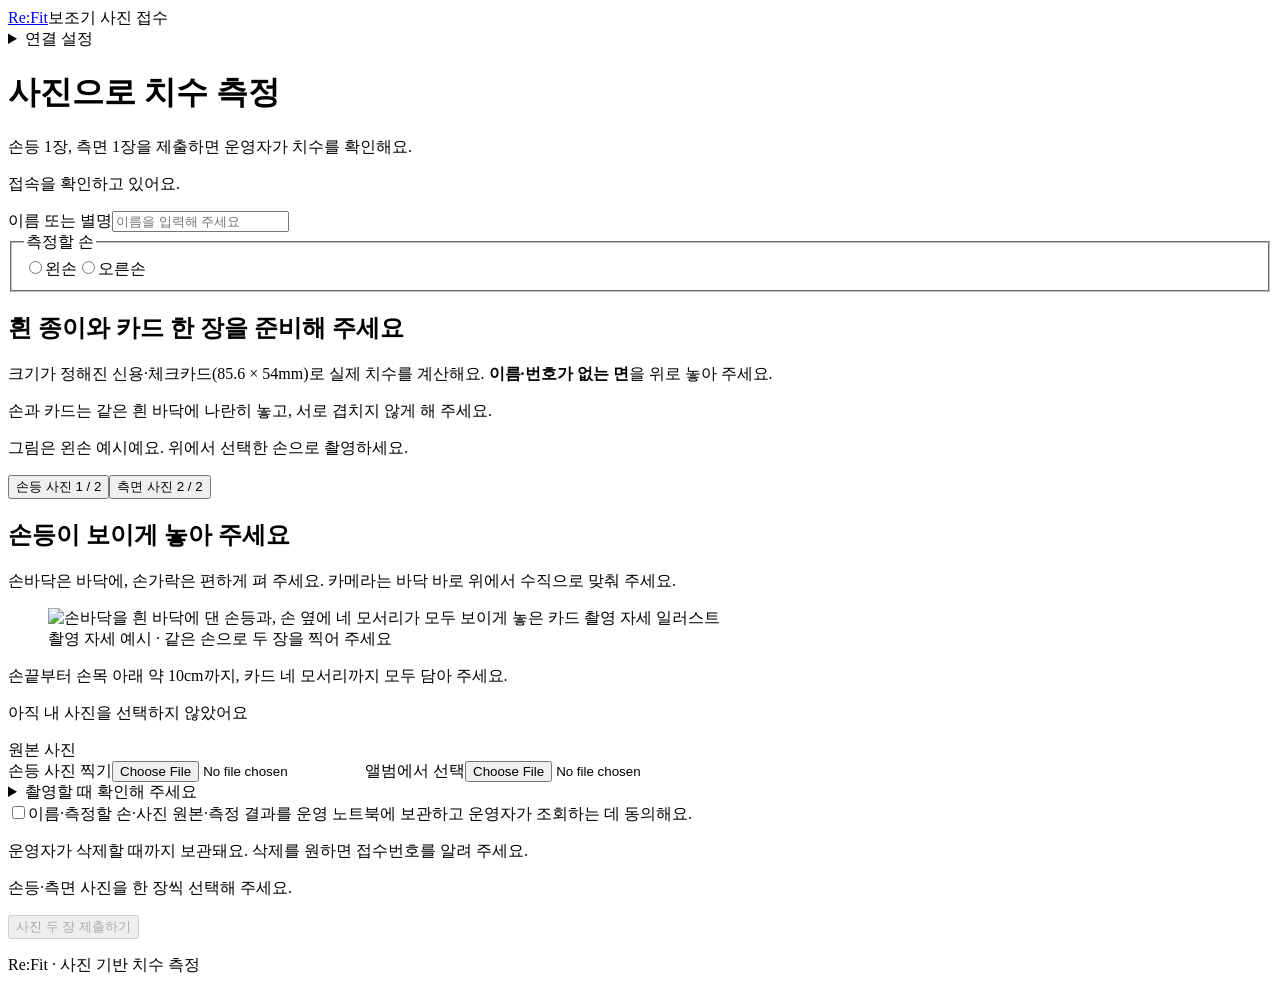
==== commit f6a005fd: "Illustrate capture poses and organize measurements for fabrication review" ====
--- a/vision/web/index.html
+++ b/vision/web/index.html
@@ -2,10 +2,10 @@
 <body class="intake-page"><header class="app-bar"><a class="brand" href="/">Re:Fit</a><span class="app-bar-title">보조기 사진 접수</span><details id="key-settings"><summary>연결 설정</summary><div class="connection-settings"><label>연결키<input id="upload-key" type="password" autocomplete="off" placeholder="운영자에게 받은 연결키"></label><button id="check-key" type="button">연결 확인</button></div></details></header>
 <main class="intake-main"><div class="page-heading"><h1>사진으로 치수 측정</h1><p>손등 1장, 측면 1장을 제출하면 운영자가 치수를 확인해요.</p></div><p id="connection-status" class="connection-status" role="status">접속을 확인하고 있어요.</p>
 <form id="intake-form"><section class="identity-fields" aria-label="사용자 정보"><label for="display-name">이름 또는 별명<input id="display-name" name="display_name" maxlength="40" required autocomplete="off" placeholder="이름을 입력해 주세요"></label><fieldset><legend>측정할 손</legend><div class="hand-choices"><label><input type="radio" name="hand" value="left" required><span>왼손</span></label><label><input type="radio" name="hand" value="right"><span>오른손</span></label></div></fieldset></section>
-<section class="capture-preparation" aria-label="촬영 준비"><h2>흰 종이와 카드 한 장을 준비해 주세요</h2><p>크기가 정해진 신용·체크카드(85.6 × 54mm)로 실제 치수를 계산해요. <strong>이름·번호가 없는 면</strong>을 위로 놓아 주세요.</p><p>손과 카드는 같은 흰 바닥에 나란히 놓고, 서로 겹치지 않게 해 주세요.</p></section>
+<section class="capture-preparation" aria-label="촬영 준비"><h2>흰 종이와 카드 한 장을 준비해 주세요</h2><p>크기가 정해진 신용·체크카드(85.6 × 54mm)로 실제 치수를 계산해요. <strong>이름·번호가 없는 면</strong>을 위로 놓아 주세요.</p><p>손과 카드는 같은 흰 바닥에 나란히 놓고, 서로 겹치지 않게 해 주세요.</p><p class="example-hand-note">그림은 왼손 예시예요. 위에서 선택한 손으로 촬영하세요.</p></section>
 <section class="photo-workspace" aria-label="손등과 측면 사진 선택"><div class="photo-tabs" role="tablist" aria-label="촬영할 사진"><button id="top-tab" type="button" role="tab" aria-controls="top-photo-panel" aria-selected="true">손등 사진 <span id="top-ready">1 / 2</span></button><button id="side-tab" type="button" role="tab" aria-controls="side-photo-panel" aria-selected="false">측면 사진 <span id="side-ready">2 / 2</span></button></div>
-<section id="top-photo-panel" class="photo-view" role="tabpanel" aria-labelledby="top-tab"><div class="photo-direction"><h2>손등이 보이게 놓아 주세요</h2><p>손바닥은 바닥에, 손가락은 편하게 펴 주세요. 카메라는 바닥 바로 위에서 수직으로 맞춰 주세요.</p></div><div class="preview-frame"><img id="top-preview" hidden alt="선택한 손등 사진"><figure id="top-placeholder" class="capture-example"><img src="/guide-top.webp" width="640" height="960" alt="손바닥을 흰 바닥에 댄 손등과, 손 옆에 네 모서리가 모두 보이게 놓은 카드 촬영 예시"><figcaption>촬영 예시 · 같은 손으로 두 장을 찍어 주세요</figcaption></figure></div><p class="capture-check">손끝부터 손목 아래 약 10cm까지, 카드 네 모서리까지 모두 담아 주세요.</p><div class="photo-selection"><p id="top-name" class="file-name">아직 내 사진을 선택하지 않았어요</p><span class="file-format">원본 사진</span></div><label class="picker-button primary">손등 사진 찍기<input id="top-camera" type="file" accept="image/*" capture="environment"></label><label class="picker-button library-picker">앨범에서 선택<input id="top-file" type="file" accept="image/jpeg,image/png,image/heic,image/heif"></label><button id="next-photo" class="next-photo" type="button" hidden>다음 · 측면 사진 찍기 →</button></section>
-<section id="side-photo-panel" class="photo-view" role="tabpanel" aria-labelledby="side-tab" hidden><div class="photo-direction"><h2>새끼손가락 쪽을 바닥에 대세요</h2><p>손만 옆으로 세우고 엄지는 손바닥에 붙이세요. 카메라는 손등 사진처럼 바닥 바로 위에 두세요.</p></div><div class="preview-frame"><img id="side-preview" hidden alt="선택한 손 측면 사진"><figure id="side-placeholder" class="capture-example"><img src="/guide-side.webp" width="640" height="960" alt="새끼손가락 쪽을 흰 바닥에 대고 손을 세워 두께가 보이게 한 손과 옆 카드 촬영 예시"><figcaption>촬영 예시 · 손만 세우고 카드는 바닥에 그대로</figcaption></figure></div><p class="capture-check">손끝부터 손목 아래 약 10cm까지, 카드 네 모서리까지 모두 담아 주세요.</p><div class="photo-selection"><p id="side-name" class="file-name">아직 내 사진을 선택하지 않았어요</p><span class="file-format">원본 사진</span></div><label class="picker-button primary">측면 사진 찍기<input id="side-camera" type="file" accept="image/*" capture="environment"></label><label class="picker-button library-picker">앨범에서 선택<input id="side-file" type="file" accept="image/jpeg,image/png,image/heic,image/heif"></label></section></section>
+<section id="top-photo-panel" class="photo-view" role="tabpanel" aria-labelledby="top-tab"><div class="photo-direction"><h2>손등이 보이게 놓아 주세요</h2><p>손바닥은 바닥에, 손가락은 편하게 펴 주세요. 카메라는 바닥 바로 위에서 수직으로 맞춰 주세요.</p></div><div class="preview-frame"><img id="top-preview" hidden alt="선택한 손등 사진"><figure id="top-placeholder" class="capture-example"><img src="/guide-top.webp" width="720" height="960" alt="손바닥을 흰 바닥에 댄 손등과, 손 옆에 네 모서리가 모두 보이게 놓은 카드 촬영 자세 일러스트"><figcaption>촬영 자세 예시 · 같은 손으로 두 장을 찍어 주세요</figcaption></figure></div><p class="capture-check">손끝부터 손목 아래 약 10cm까지, 카드 네 모서리까지 모두 담아 주세요.</p><div class="photo-selection"><p id="top-name" class="file-name">아직 내 사진을 선택하지 않았어요</p><span class="file-format">원본 사진</span></div><label class="picker-button primary">손등 사진 찍기<input id="top-camera" type="file" accept="image/*" capture="environment"></label><label class="picker-button library-picker">앨범에서 선택<input id="top-file" type="file" accept="image/jpeg,image/png,image/heic,image/heif"></label><button id="next-photo" class="next-photo" type="button" hidden>다음 · 측면 사진 찍기 →</button></section>
+<section id="side-photo-panel" class="photo-view" role="tabpanel" aria-labelledby="side-tab" hidden><div class="photo-direction"><h2>새끼손가락 쪽을 바닥에 대세요</h2><p>손만 옆으로 세우고 엄지는 손바닥에 붙이세요. 카메라는 손등 사진처럼 바닥 바로 위에 두세요.</p></div><div class="preview-frame"><img id="side-preview" hidden alt="선택한 손 측면 사진"><figure id="side-placeholder" class="capture-example"><img src="/guide-side.webp" width="720" height="960" alt="새끼손가락 쪽을 흰 바닥에 대고 손을 세워 두께가 보이게 한 손과 옆 카드 촬영 자세 일러스트"><figcaption>촬영 자세 예시 · 손만 세우고 카드는 바닥에 그대로</figcaption></figure></div><p class="capture-check">손끝부터 손목 아래 약 10cm까지, 카드 네 모서리까지 모두 담아 주세요.</p><div class="photo-selection"><p id="side-name" class="file-name">아직 내 사진을 선택하지 않았어요</p><span class="file-format">원본 사진</span></div><label class="picker-button primary">측면 사진 찍기<input id="side-camera" type="file" accept="image/*" capture="environment"></label><label class="picker-button library-picker">앨범에서 선택<input id="side-file" type="file" accept="image/jpeg,image/png,image/heic,image/heif"></label></section></section>
 <details class="shooting-help"><summary>촬영할 때 확인해 주세요</summary><ul><li>밝은 곳에서 촬영하고, 사진이 흐리거나 손·카드에 그림자가 짙으면 다시 찍어 주세요.</li><li>85.6 × 54mm 카드의 네 모서리를 모두 담으세요. 카드 번호·이름이 없는 면을 쓰세요.</li><li>두 사진 모두 손 전체·손목 아래 약 10cm·카드를 담고, 카드와 손이 겹치지 않게 해 주세요.</li><li>기본 카메라 1배율을 사용하고 사진을 자르거나 편집하지 마세요.</li></ul><p>JPG·PNG·HEIC · 한 장 20MB, 2400만 화소까지. HEIC는 미리보기가 보이지 않아도 원본으로 전송할 수 있어요.</p></details>
 <section class="submission"><label class="check consent"><input id="consent" type="checkbox" required><span>이름·측정할 손·사진 원본·측정 결과를 운영 노트북에 보관하고 운영자가 조회하는 데 동의해요.</span></label><p class="retention-note">운영자가 삭제할 때까지 보관돼요. 삭제를 원하면 접수번호를 알려 주세요.</p><p id="photo-count" class="selection-count" aria-live="polite">손등·측면 사진을 한 장씩 선택해 주세요.</p><button id="submit-intake" class="primary" type="submit" disabled>사진 두 장 제출하기</button><p id="upload-message" role="status" aria-live="polite" class="message"></p></section></form>
 <section id="receipt" class="receipt" hidden aria-live="polite"><span class="receipt-mark" aria-hidden="true">✓</span><h2 id="receipt-title">사진이 접수됐어요</h2><p>운영자에게 접수번호를 보여 주세요.</p><strong id="receipt-number"></strong><p id="receipt-message"></p><button id="check-status" type="button">분석 상태 확인</button><p class="retention-note">새로고침해도 접수 기록은 서버에 남아요. 접수번호를 메모해 주세요.</p><button id="new-submission" type="button" class="text-button">다른 사진으로 다시 접수</button></section>
